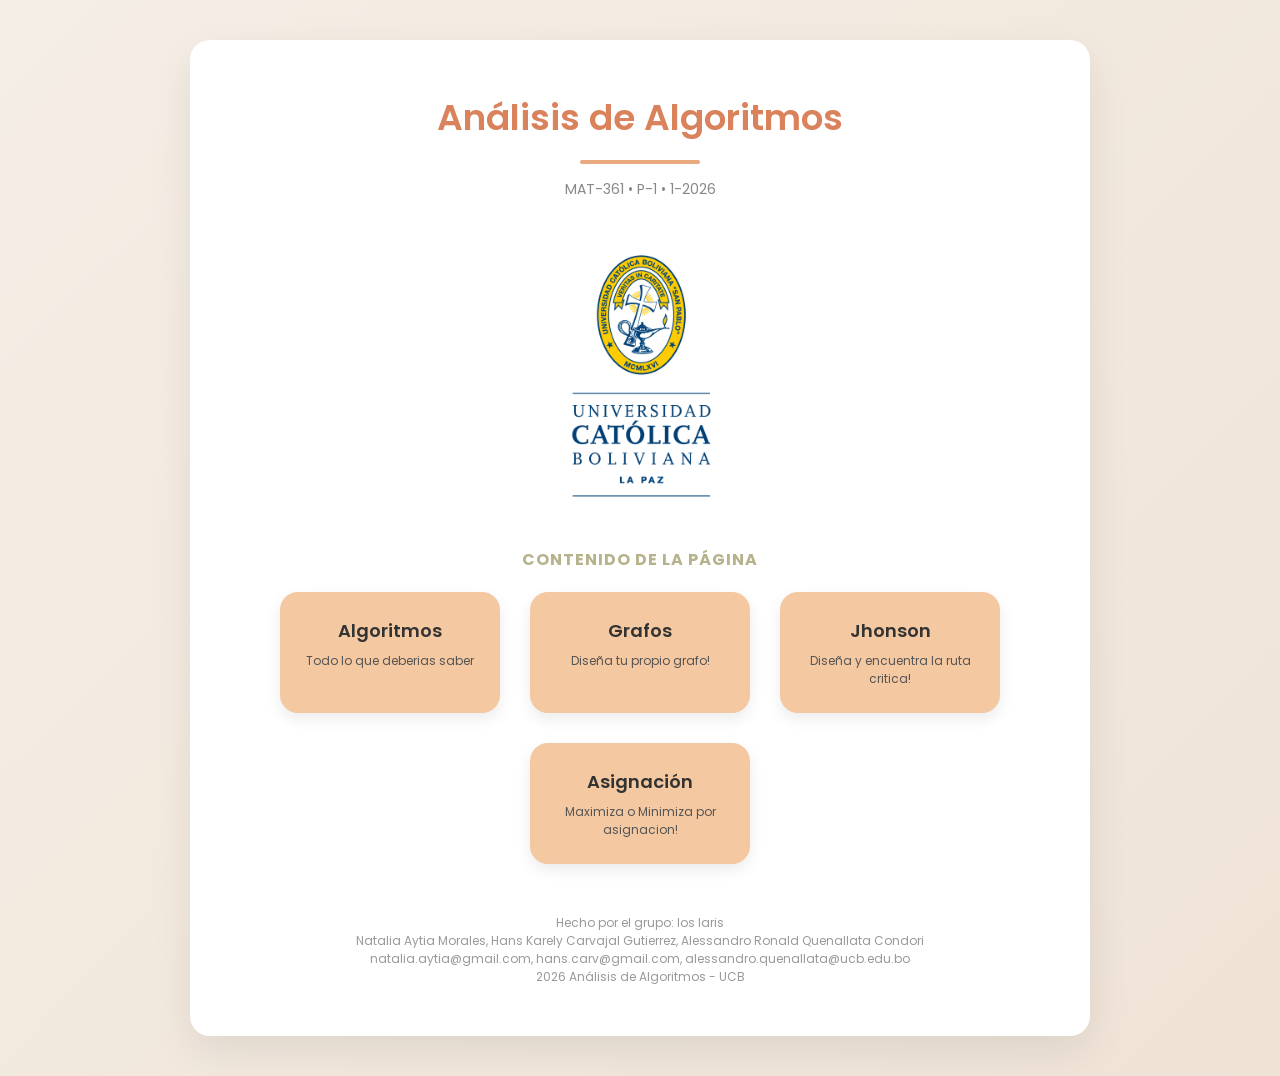
==== index.html @ 7afe33ff "aristas correcion" ====
<!DOCTYPE html>
<html lang="es">

<head>
    <meta charset="UTF-8">
    <meta name="viewport" content="width=device-width, initial-scale=1.0">
    <title>Análisis de Algoritmos</title>
    <link href="stylesmenu.css" rel="stylesheet">
    <!-- Fuente moderna -->
    <link href="https://fonts.googleapis.com/css2?family=Poppins:wght@300;400;600&display=swap" rel="stylesheet">

    <meta name="description"
        content="Proyecto de la materia de Analisis de Algoritmos, realizado por los estudiantes Natalia Aytia Morales, Hans Carvajal y Alessandro Quenallata">
    <meta name="keywords"
        content="Analisis de algoritmos, Algortimos, grafos, algoritmo de Jhonson, Ingeniería en Sistemas, UCB, proyecto">
    <meta name="author" content="Natalia Aytia, Hans Carvajal y Alessandro Quenallata">
    <link rel="icon" type="image/png" href="fotos/logo-ucb-cuadrado.png">

    <!-- Open graph meta tags -->
    <meta property="og:title" content="Proyecto de Natalia">
    <meta property="og:image" content="fotos/logo-ucb-cuadrado.png">
    <meta property="og:type" content="website">
    <meta property="og:image" content="fotos/logo-ucb-cuadrado.png">
    <meta property="og:image:alt" content="foto ucb">
</head>

<body>

    <section id="intro">

        <div class="titulo">
            <h2>Análisis de Algoritmos</h2>
            <div class="linea"></div>
            <p class="materia">MAT-361 • P-1 • 1-2026</p>
        </div>

        <img src="fotos/logo-ucb-cuadrado.png" alt="logo UCB" class="logo">


        <div class="contenido">
            <h6>Contenido de la página</h6>

            <nav class="menu">

                <a href="algoritmos.html">
                    <span>Algoritmos</span>
                    <small>Todo lo que deberias saber</small>
                </a>

                <a href="grafo.html">
                    <span>Grafos</span>
                    <small>Diseña tu propio grafo!</small>
                </a>

                <a href="johnson.html">
                    <span> Jhonson </span>
                    <small>Diseña y encuentra la ruta critica!</small>
                </a>
                <a href="asignacion.html">
                    <span>Asignación</span>
                    <small>Maximiza o Minimiza por asignacion!</small>
                </a>
            </nav>
        </div>

        <footer>
            <p>Hecho por el grupo: los laris</p>
            <p>Natalia Aytia Morales, Hans Karely Carvajal Gutierrez, Alessandro Ronald Quenallata Condori</p>
            <p>natalia.aytia@gmail.com, hans.carv@gmail.com, alessandro.quenallata@ucb.edu.bo</p>
            <p>2026 Análisis de Algoritmos - UCB</p>
        </footer>

    </section>

</body>

</html>
---- stylesmenu.css ----
html {
    scroll-behavior: smooth;
}

* {
    margin: 0;
    padding: 0;
    box-sizing: border-box;
}

body {
    background: linear-gradient(135deg, #f5eee6, #efe3d6);
    font-family: 'Poppins', sans-serif;
    display: flex;
    justify-content: center;
}

#intro {
    max-width: 900px;
    width: 100%;
    margin: 40px 20px;
    padding: 50px;
    background-color: white;
    border-radius: 20px;
    box-shadow: 0 15px 40px rgba(0, 0, 0, 0.08);
    text-align: center;
    animation: aparecer 0.8s ease-in-out;
}

@keyframes aparecer {
    from {
        opacity: 0;
        transform: translateY(20px);
    }

    to {
        opacity: 1;
        transform: translateY(0);
    }
}

.titulo h2 {
    font-size: 36px;
    color: #d9825b;
    font-weight: 600;
}

.linea {
    width: 120px;
    height: 4px;
    background: #e9a97f;
    margin: 15px auto;
    border-radius: 5px;
}

.materia {
    color: #888;
    font-size: 14px;
    margin-bottom: 30px;
}

.logo {
    width: 250px;
    margin: 20px 0;
}

.contenido h6 {
    font-size: 16px;
    margin-bottom: 20px;
    margin-top: 20px;
    color: #b6b28c;
    text-transform: uppercase;
    letter-spacing: 1px;
}

.menu {
    display: flex;
    justify-content: center;
    gap: 30px;
    flex-wrap: wrap;
}

.menu a {
    width: 220px;
    text-decoration: none;
    background-color: #f4c8a1;
    padding: 25px;
    border-radius: 18px;
    font-weight: 600;
    color: #333;
    transition: 0.3s ease;
    box-shadow: 0 6px 15px rgba(0, 0, 0, 0.08);
}

.menu a span {
    display: block;
    font-size: 18px;
}

.menu a small {
    display: block;
    font-weight: 400;
    font-size: 12px;
    margin-top: 8px;
    color: #555;
}

.menu a:hover {
    background-color: #f0a86b;
    transform: translateY(-6px);
}

footer {
    margin-top: 50px;
    font-size: 12px;
    color: #999;
}

@media (max-width: 768px) {

    #intro {
        padding: 25px;
        margin: 20px 15px;
    }

    .titulo h2 {
        font-size: 26px;
    }

    .logo {
        width: 180px;
    }

    .menu {
        gap: 15px;
    }

    .menu a {
        width: 100%;
        padding: 18px;
    }

    footer {
        margin-top: 30px;
    }
}
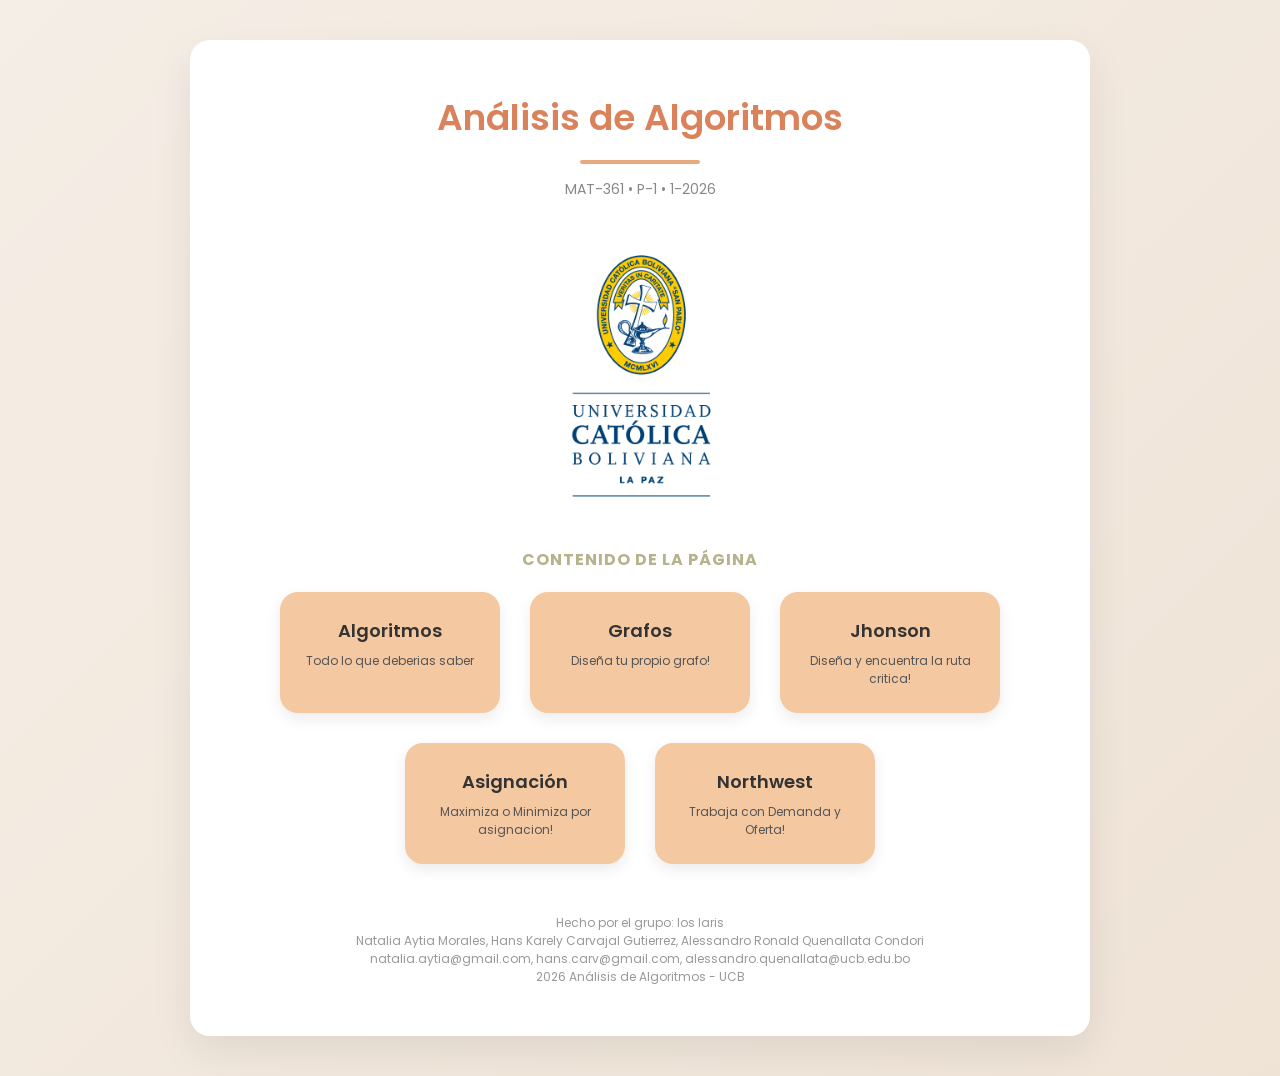
==== commit 34eccd8d: "northwest" ====
--- a/index.html
+++ b/index.html
@@ -60,6 +60,10 @@
                     <span>Asignación</span>
                     <small>Maximiza o Minimiza por asignacion!</small>
                 </a>
+                <a href="northwest.html">
+                    <span>Northwest</span>
+                    <small>Trabaja con Demanda y Oferta!</small>
+                </a>
             </nav>
         </div>
 
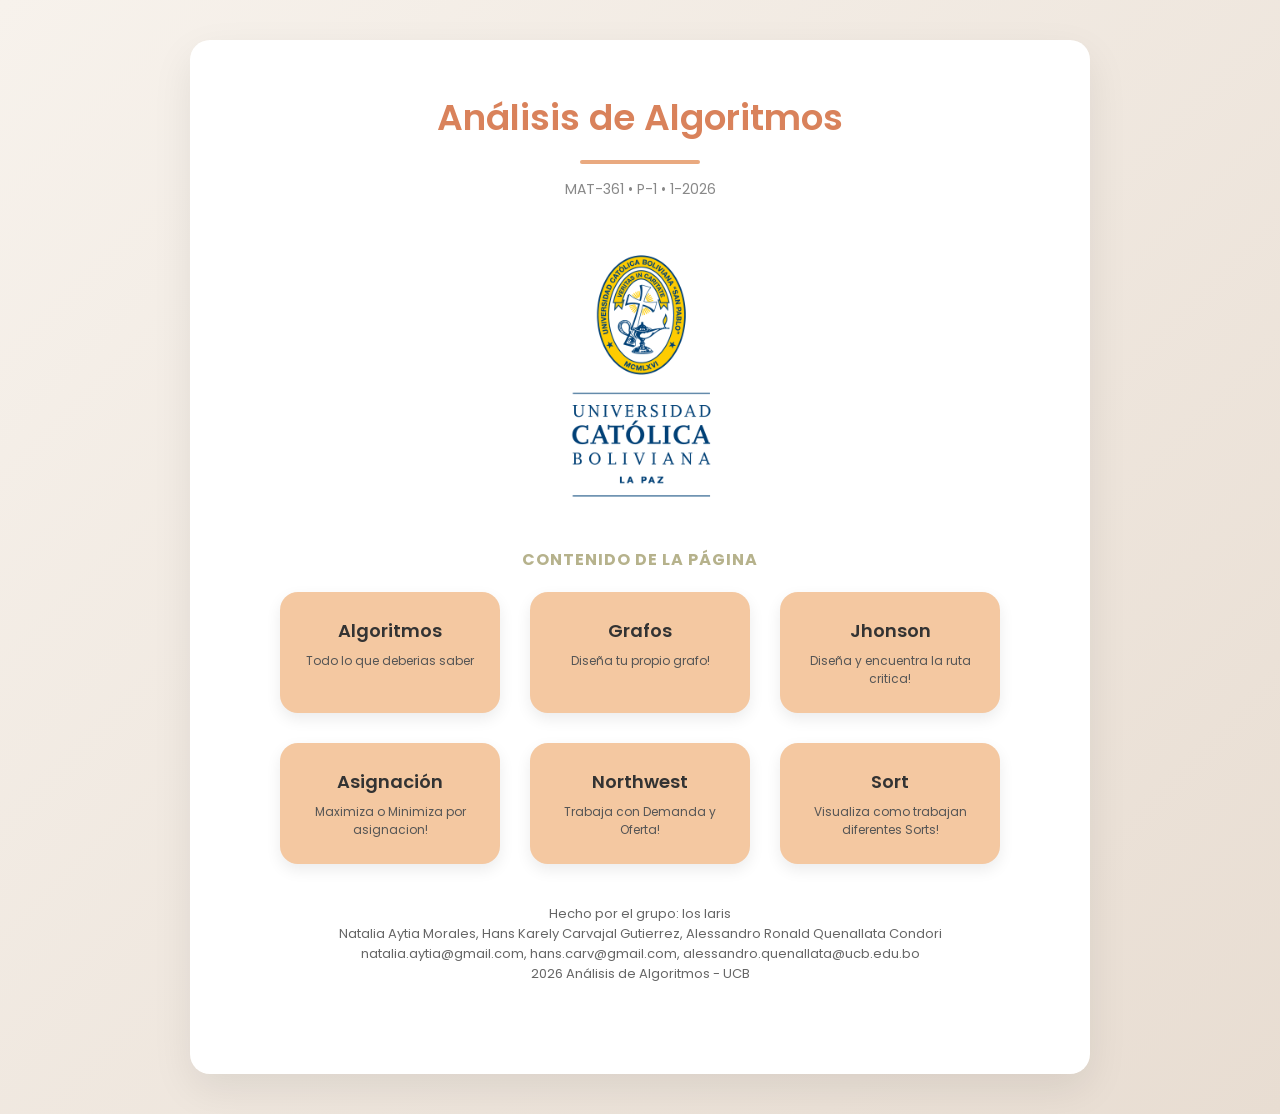
==== commit 155c06f3: "Arreglo Desbalanceo y Sort" ====
--- a/index.html
+++ b/index.html
@@ -1,81 +1,85 @@
-<!DOCTYPE html>
-<html lang="es">
-
-<head>
-    <meta charset="UTF-8">
-    <meta name="viewport" content="width=device-width, initial-scale=1.0">
-    <title>Análisis de Algoritmos</title>
-    <link href="stylesmenu.css" rel="stylesheet">
-    <!-- Fuente moderna -->
-    <link href="https://fonts.googleapis.com/css2?family=Poppins:wght@300;400;600&display=swap" rel="stylesheet">
-
-    <meta name="description"
-        content="Proyecto de la materia de Analisis de Algoritmos, realizado por los estudiantes Natalia Aytia Morales, Hans Carvajal y Alessandro Quenallata">
-    <meta name="keywords"
-        content="Analisis de algoritmos, Algortimos, grafos, algoritmo de Jhonson, Ingeniería en Sistemas, UCB, proyecto">
-    <meta name="author" content="Natalia Aytia, Hans Carvajal y Alessandro Quenallata">
-    <link rel="icon" type="image/png" href="fotos/logo-ucb-cuadrado.png">
-
-    <!-- Open graph meta tags -->
-    <meta property="og:title" content="Proyecto de Natalia">
-    <meta property="og:image" content="fotos/logo-ucb-cuadrado.png">
-    <meta property="og:type" content="website">
-    <meta property="og:image" content="fotos/logo-ucb-cuadrado.png">
-    <meta property="og:image:alt" content="foto ucb">
-</head>
-
-<body>
-
-    <section id="intro">
-
-        <div class="titulo">
-            <h2>Análisis de Algoritmos</h2>
-            <div class="linea"></div>
-            <p class="materia">MAT-361 • P-1 • 1-2026</p>
-        </div>
-
-        <img src="fotos/logo-ucb-cuadrado.png" alt="logo UCB" class="logo">
-
-
-        <div class="contenido">
-            <h6>Contenido de la página</h6>
-
-            <nav class="menu">
-
-                <a href="algoritmos.html">
-                    <span>Algoritmos</span>
-                    <small>Todo lo que deberias saber</small>
-                </a>
-
-                <a href="grafo.html">
-                    <span>Grafos</span>
-                    <small>Diseña tu propio grafo!</small>
-                </a>
-
-                <a href="johnson.html">
-                    <span> Jhonson </span>
-                    <small>Diseña y encuentra la ruta critica!</small>
-                </a>
-                <a href="asignacion.html">
-                    <span>Asignación</span>
-                    <small>Maximiza o Minimiza por asignacion!</small>
-                </a>
-                <a href="northwest.html">
-                    <span>Northwest</span>
-                    <small>Trabaja con Demanda y Oferta!</small>
-                </a>
-            </nav>
-        </div>
-
-        <footer>
-            <p>Hecho por el grupo: los laris</p>
-            <p>Natalia Aytia Morales, Hans Karely Carvajal Gutierrez, Alessandro Ronald Quenallata Condori</p>
-            <p>natalia.aytia@gmail.com, hans.carv@gmail.com, alessandro.quenallata@ucb.edu.bo</p>
-            <p>2026 Análisis de Algoritmos - UCB</p>
-        </footer>
-
-    </section>
-
-</body>
-
+<!DOCTYPE html>
+<html lang="es">
+
+<head>
+    <meta charset="UTF-8">
+    <meta name="viewport" content="width=device-width, initial-scale=1.0">
+    <title>Análisis de Algoritmos</title>
+    <link href="styleg.css" rel="stylesheet">
+    <!-- Fuente moderna -->
+    <link href="https://fonts.googleapis.com/css2?family=Poppins:wght@300;400;600&display=swap" rel="stylesheet">
+
+    <meta name="description"
+        content="Proyecto de la materia de Analisis de Algoritmos, realizado por los estudiantes Natalia Aytia Morales, Hans Carvajal y Alessandro Quenallata">
+    <meta name="keywords"
+        content="Analisis de algoritmos, Algortimos, grafos, algoritmo de Jhonson, Ingeniería en Sistemas, UCB, proyecto">
+    <meta name="author" content="Natalia Aytia, Hans Carvajal y Alessandro Quenallata">
+    <link rel="icon" type="image/png" href="fotos/logo-ucb-cuadrado.png">
+
+    <!-- Open graph meta tags -->
+    <meta property="og:title" content="Proyecto de Natalia">
+    <meta property="og:image" content="fotos/logo-ucb-cuadrado.png">
+    <meta property="og:type" content="website">
+    <meta property="og:image" content="fotos/logo-ucb-cuadrado.png">
+    <meta property="og:image:alt" content="foto ucb">
+</head>
+
+<body>
+
+    <section id="intro">
+
+        <div class="titulo">
+            <h2>Análisis de Algoritmos</h2>
+            <div class="linea"></div>
+            <p class="materia">MAT-361 • P-1 • 1-2026</p>
+        </div>
+
+        <img src="fotos/logo-ucb-cuadrado.png" alt="logo UCB" class="logo">
+
+
+        <div class="contenido">
+            <h6>Contenido de la página</h6>
+
+            <nav class="menu">
+
+                <a href="algoritmos.html">
+                    <span>Algoritmos</span>
+                    <small>Todo lo que deberias saber</small>
+                </a>
+
+                <a href="grafo.html">
+                    <span>Grafos</span>
+                    <small>Diseña tu propio grafo!</small>
+                </a>
+
+                <a href="johnson.html">
+                    <span> Jhonson </span>
+                    <small>Diseña y encuentra la ruta critica!</small>
+                </a>
+                <a href="asignacion.html">
+                    <span>Asignación</span>
+                    <small>Maximiza o Minimiza por asignacion!</small>
+                </a>
+                <a href="northwest.html">
+                    <span>Northwest</span>
+                    <small>Trabaja con Demanda y Oferta!</small>
+                </a>
+                <a href="sort.html">
+                    <span>Sort</span>
+                    <small>Visualiza como trabajan diferentes Sorts! </small>
+                </a>
+            </nav>
+        </div>
+
+        <footer>
+            <p>Hecho por el grupo: los laris</p>
+            <p>Natalia Aytia Morales, Hans Karely Carvajal Gutierrez, Alessandro Ronald Quenallata Condori</p>
+            <p>natalia.aytia@gmail.com, hans.carv@gmail.com, alessandro.quenallata@ucb.edu.bo</p>
+            <p>2026 Análisis de Algoritmos - UCB</p>
+        </footer>
+
+    </section>
+
+</body>
+
 </html>
--- a/styleg.css
+++ b/styleg.css
@@ -0,0 +1,731 @@
+/* ==========================================================================
+   1. ESTILOS GLOBALES Y RESET
+   ========================================================================== */
+html {
+    scroll-behavior: smooth;
+}
+
+* {
+    margin: 0;
+    padding: 0;
+    box-sizing: border-box;
+}
+
+body {
+    font-family: 'Segoe UI', 'Poppins', sans-serif;
+    background: linear-gradient(135deg, #f7f2ec, #e8ddd2);
+    color: #333;
+    min-height: 100vh;
+    display: flex;
+    flex-direction: column;
+    align-items: center;
+}
+
+body>label,
+body>br {
+    display: none;
+}
+
+/* ==========================================================================
+   2. ANIMACIÓN UNIFICADA GLOBAL
+   ========================================================================== */
+@keyframes aparecer {
+    from {
+        opacity: 0;
+        transform: translateY(40px);
+    }
+
+    to {
+        opacity: 1;
+        transform: translateY(0);
+        filter: blur(0);
+    }
+}
+
+/* ==========================================================================
+   3. CABECERA (NAVBAR) UNIFICADA
+   ========================================================================== */
+.navbar {
+    display: flex;
+    width: 100%;
+    justify-content: space-between;
+    align-items: center;
+    padding: 25px 60px;
+    background: linear-gradient(90deg, #d9825b, #e8a16c);
+    color: white;
+}
+
+.cabecera-nombre {
+    font-size: 26px;
+    font-weight: 600;
+}
+
+.nav-links {
+    display: flex;
+    list-style: none;
+    gap: 30px;
+}
+
+.nav-links a {
+    text-decoration: none;
+    color: white;
+    font-weight: 500;
+    padding: 8px 18px;
+    border-radius: 20px;
+    transition: 0.3s;
+}
+
+.nav-links a:hover,
+.nav-links .activo {
+    background-color: rgba(255, 255, 255, 0.25);
+}
+
+/* ==========================================================================
+   4. SECCIÓN CARÁTULA E INTRO (INTOCABLE)
+   ========================================================================== */
+#intro {
+    max-width: 900px;
+    width: 100%;
+    margin: 40px 20px;
+    padding: 50px;
+    background-color: white;
+    border-radius: 20px;
+    box-shadow: 0 15px 40px rgba(0, 0, 0, 0.08);
+    text-align: center;
+    animation: aparecer 0.8s ease-in-out forwards;
+}
+
+.titulo h2 {
+    font-size: 36px;
+    color: #d9825b;
+    font-weight: 600;
+    margin-top: 0;
+    animation: none;
+    /* Evitar doble animación con el h2 global */
+}
+
+.linea {
+    width: 120px;
+    height: 4px;
+    background: #e9a97f;
+    margin: 15px auto;
+    border-radius: 5px;
+}
+
+.materia {
+    color: #888;
+    font-size: 14px;
+    margin-bottom: 30px;
+}
+
+.logo {
+    width: 250px;
+    margin: 20px 0;
+}
+
+.contenido h6 {
+    font-size: 16px;
+    margin-bottom: 20px;
+    margin-top: 20px;
+    color: #b6b28c;
+    text-transform: uppercase;
+    letter-spacing: 1px;
+}
+
+.menu {
+    display: flex;
+    justify-content: center;
+    gap: 30px;
+    flex-wrap: wrap;
+}
+
+.menu a {
+    width: 220px;
+    text-decoration: none;
+    background-color: #f4c8a1;
+    padding: 25px;
+    border-radius: 18px;
+    font-weight: 600;
+    color: #333;
+    transition: 0.3s ease;
+    box-shadow: 0 6px 15px rgba(0, 0, 0, 0.08);
+}
+
+.menu a span {
+    display: block;
+    font-size: 18px;
+}
+
+.menu a small {
+    display: block;
+    font-weight: 400;
+    font-size: 12px;
+    margin-top: 8px;
+    color: #555;
+}
+
+.menu a:hover {
+    background-color: #f0a86b;
+    transform: translateY(-6px);
+}
+
+/* ==========================================================================
+   5. COMPONENTES: CANVAS, CONTROLES, BOTONES Y MODALES (style.css)
+   ========================================================================== */
+h2 {
+    text-align: center;
+    margin-top: 50px;
+    font-size: 32px;
+    color: #d9825b;
+    animation: aparecer 0.6s ease-out forwards;
+}
+
+#canvas {
+    display: block;
+    margin: 20px auto;
+    border-radius: 25px;
+    background: white;
+    box-shadow: 0 20px 50px rgba(0, 0, 0, 0.08);
+    border: none;
+    animation: aparecer 0.6s ease-out forwards;
+}
+
+.controls {
+    display: flex;
+    justify-content: center;
+    align-items: center;
+    gap: 30px;
+    margin: 15px 0;
+    font-weight: 500;
+    animation: aparecer 0.6s ease-out forwards;
+}
+
+.controls label,
+.controls2 label {
+    animation: aparecer 0.6s ease-out forwards;
+}
+
+.controls2 {
+    display: flex;
+    justify-content: center;
+    align-items: center;
+    gap: 10px;
+    margin: 5px 0;
+    font-weight: 500;
+    animation: aparecer 0.6s ease-out forwards;
+}
+
+.controls2 label {
+    font-size: 8px;
+}
+
+.modo-btn {
+    padding: 10px 22px;
+    font-size: 15px;
+    border-radius: 25px;
+    border: none;
+    cursor: pointer;
+    background: #e0e0e0;
+    color: #555;
+    font-weight: 500;
+    transition: 0.3s ease;
+}
+
+.modo-btn.activo {
+    background: linear-gradient(135deg, #d9825b, #e8a16c);
+    color: white;
+    box-shadow: 0 8px 20px rgba(217, 130, 91, 0.4);
+}
+
+.modo-btn:hover {
+    transform: translateY(-2px);
+}
+
+button {
+    display: block;
+    margin: 25px auto;
+    padding: 18px 45px;
+    font-size: 16px;
+    border: none;
+    border-radius: 35px;
+    background: linear-gradient(135deg, #d9825b, #e8a16c);
+    color: white;
+    font-weight: 600;
+    cursor: pointer;
+    transition: 0.3s ease;
+    box-shadow: 0 15px 35px rgba(0, 0, 0, 0.12);
+    animation: aparecer 0.6s ease-out forwards;
+}
+
+button:hover {
+    transform: translateY(-3px);
+    box-shadow: 0 15px 35px rgba(0, 0, 0, 0.15);
+}
+
+.botonesuwu {
+    display: flex;
+    justify-content: center;
+    gap: 25px;
+    margin-top: 5px;
+    animation: aparecer 0.6s ease-out forwards;
+}
+
+/* MODALES */
+.modal {
+    position: fixed;
+    inset: 0;
+    background: rgba(0, 0, 0, 0.45);
+    backdrop-filter: blur(5px);
+    display: flex;
+    justify-content: center;
+    align-items: center;
+    opacity: 0;
+    pointer-events: none;
+    transition: opacity 0.3s ease;
+    z-index: 1000;
+}
+
+.modal.active {
+    opacity: 1;
+    pointer-events: auto;
+}
+
+.modal-content {
+    background: #ffffff;
+    width: 360px;
+    max-height: 80vh;
+    overflow-y: auto;
+    padding: 45px;
+    border-radius: 25px;
+    text-align: center;
+    box-shadow: 0 25px 60px rgba(0, 0, 0, 0.25);
+    animation: aparecer 0.4s ease forwards;
+}
+
+.modal-content h3 {
+    margin-bottom: 20px;
+    color: #d9825b;
+    font-size: 22px;
+}
+
+.modal-content input {
+    width: 100%;
+    padding: 12px;
+    border-radius: 12px;
+    border: 1px solid #ddd;
+    margin-bottom: 10px;
+    outline: none;
+    font-size: 14px;
+}
+
+.modal-content input:focus {
+    border-color: #d9825b;
+}
+
+.modal-error {
+    color: #d9534f;
+    font-size: 13px;
+    min-height: 18px;
+    margin-bottom: 15px;
+}
+
+.modal-buttons {
+    display: flex;
+    justify-content: center;
+    gap: 20px;
+}
+
+.modal-btn {
+    all: unset;
+    padding: 12px 28px;
+    border-radius: 30px;
+    font-weight: 600;
+    cursor: pointer;
+    text-align: center;
+    min-width: 110px;
+    transition: 0.3s ease;
+}
+
+.modal-btn.aceptar {
+    background: linear-gradient(135deg, #d9825b, #e8a16c);
+    color: white;
+}
+
+.modal-btn.aceptar:hover {
+    transform: translateY(-2px);
+    box-shadow: 0 8px 20px rgba(0, 0, 0, 0.15);
+}
+
+.modal-btn.cancelar {
+    background: #e0e0e0;
+    color: #555;
+}
+
+.modal-btn.cancelar:hover {
+    background: #d5d5d5;
+}
+
+/* ==========================================================================
+   6. COMPONENTES DE TABLAS Y MATRICES
+   ========================================================================== */
+#matriz-container {
+    margin-top: 40px;
+    padding: 25px;
+    background: #f4f6fb;
+    border-radius: 15px;
+    box-shadow: 0 8px 20px rgba(0, 0, 0, 0.08);
+    animation: aparecer 0.6s ease-out forwards;
+}
+
+#matriz-container table {
+    width: 100%;
+    border-collapse: collapse;
+    font-family: 'Segoe UI', sans-serif;
+    background: white;
+    border-radius: 10px;
+    overflow: hidden;
+}
+
+#matriz-container th {
+    background: #f2bc9c;
+    color: white;
+    padding: 10px;
+}
+
+#matriz-container td {
+    padding: 8px;
+    text-align: center;
+    border: 1px solid #e3e6f0;
+}
+
+.matriz-cell {
+    background-color: #ffffff;
+}
+
+.suma-cell {
+    background-color: #e1e4a0;
+    font-weight: bold;
+}
+
+.count-cell {
+    background-color: #deecda;
+    font-weight: bold;
+}
+
+#importarJSON {
+    display: none;
+}
+
+.tabla-matriz {
+    border-collapse: collapse;
+    width: 80%;
+    margin: 0 auto;
+    font-family: sans-serif;
+    animation: aparecer 0.6s ease-out forwards;
+}
+
+.tabla-matriz th,
+.tabla-matriz td {
+    border: 1px solid #d9825b;
+    padding: 12px;
+    text-align: center;
+}
+
+.tabla-matriz th {
+    background-color: #f6b38a;
+    color: white;
+    font-weight: bold;
+}
+
+.tabla-matriz td {
+    background-color: #ffffff;
+    transition: background-color 0.3s;
+}
+
+.highlight-min {
+    background-color: #abcbd3 !important;
+    font-weight: bold;
+    color: #000;
+}
+
+.highlight-max {
+    background-color: #e99897 !important;
+    font-weight: bold;
+    color: #000;
+}
+
+/* ==========================================================================
+   7. COMPONENTES DE ALGORITMOS Y CARDS (stylealgoritmo.css)
+   ========================================================================== */
+.container {
+    max-width: 1200px;
+    width: 100%;
+    margin: 80px auto;
+    padding: 0 40px;
+    display: grid;
+    grid-template-columns: repeat(3, 1fr);
+    gap: 30px;
+}
+
+.card {
+    background: white;
+    padding: 35px;
+    border-radius: 25px;
+    box-shadow: 0 15px 35px rgba(0, 0, 0, 0.06);
+    transition: 0.4s ease;
+    opacity: 0;
+    filter: blur(8px);
+    animation: aparecer 0.8s ease forwards;
+}
+
+.card:hover {
+    transform: translateY(-8px);
+    box-shadow: 0 25px 60px rgba(0, 0, 0, 0.1);
+}
+
+.card summary {
+    list-style: none;
+    font-size: 20px;
+    font-weight: 600;
+    color: #d9825b;
+    margin-bottom: 15px;
+    cursor: default;
+}
+
+details summary::marker,
+summary::-webkit-details-marker {
+    display: none;
+}
+
+.contenido-card p {
+    margin-bottom: 15px;
+    line-height: 1.6;
+}
+
+.contenido-card ul {
+    padding-left: 18px;
+    margin-bottom: 15px;
+}
+
+.contenido-card li {
+    margin-bottom: 8px;
+}
+
+.contenido-card img {
+    width: 100%;
+    max-height: 220px;
+    object-fit: cover;
+    border-radius: 18px;
+    margin-top: 20px;
+    box-shadow: 0 10px 25px rgba(0, 0, 0, 0.08);
+}
+
+.video-grid {
+    display: grid;
+    grid-template-columns: 1fr 1fr;
+    gap: 15px;
+    margin-top: 20px;
+}
+
+.video-grid iframe {
+    width: 100%;
+    height: 180px;
+    border-radius: 15px;
+}
+
+/* Cascada de animación para las Cards */
+.card:nth-child(1) {
+    animation-delay: 0.1s;
+}
+
+.card:nth-child(2) {
+    animation-delay: 0.2s;
+}
+
+.card:nth-child(3) {
+    animation-delay: 0.3s;
+}
+
+.card:nth-child(4) {
+    animation-delay: 0.4s;
+}
+
+.card:nth-child(5) {
+    animation-delay: 0.5s;
+}
+
+.card:nth-child(6) {
+    animation-delay: 0.6s;
+}
+
+.card:nth-child(7) {
+    animation-delay: 0.7s;
+}
+
+.card:nth-child(8) {
+    animation-delay: 0.8s;
+}
+
+/* ==========================================================================
+   CARTAS 3D (CORREGIDO)
+   ========================================================================== */
+.wrapper {
+    perspective: 3000px;
+    display: flex;
+    justify-content: center;
+    align-items: center;
+    width: 100%;
+    min-height: 80vh;
+    transition: transform 0.8s ease-in-out;
+    /* Le damos la animación de aparecer al contenedor, no a la carta */
+    animation: aparecer 0.8s ease forwards;
+}
+
+.carta {
+    width: 360px;
+    height: 530px;
+    position: relative;
+    transform-style: preserve-3d;
+    /* Aquí dejamos EXCLUSIVAMENTE la transición para que gire libremente */
+    transition: transform 0.8s ease-in-out;
+    cursor: pointer;
+    border: 1px solid #ddd;
+    box-shadow: 5px 5px 10px rgba(0, 0, 0, 0.2), -5px -5px 10px rgba(0, 0, 0, 0.05);
+    border-radius: 20px;
+}
+
+.carta:hover {
+    transform: rotateY(180deg);
+}
+
+.carta-frente,
+.carta-atras {
+    position: absolute;
+    width: 100%;
+    height: 100%;
+    backface-visibility: hidden;
+    border-radius: 20px;
+}
+
+.carta-frente {
+    background-color: #fffbf9;
+    display: flex;
+    justify-content: center;
+    align-items: center;
+    text-align: center;
+}
+
+.carta-titulo {
+    font-size: 2rem;
+    font-weight: bold;
+    color: #d9825b;
+}
+
+.carta-atras {
+    background-color: #fffbf9;
+    color: rgb(88, 88, 88);
+    transform: rotateY(180deg);
+    display: flex;
+    justify-content: center;
+    align-items: center;
+    padding: 20px;
+}
+
+.carta-contenido {
+    text-align: center;
+    max-width: 300px;
+}
+
+.carta-contenido p {
+    font-size: 1rem;
+    color: #666;
+    margin-bottom: 15px;
+}
+
+/* ==========================================================================
+   8. FOOTER UNIFICADO
+   ========================================================================== */
+footer,
+.footer {
+    text-align: center;
+    margin: 40px 0;
+    color: #666;
+    font-size: 13px;
+    width: 100%;
+}
+
+/* ==========================================================================
+   9. MEDIA QUERIES GLOBALES (Responsive)
+   ========================================================================== */
+@media (max-width: 1000px) {
+    .container {
+        grid-template-columns: 1fr 1fr;
+    }
+}
+
+@media (max-width: 768px) {
+    .navbar {
+        flex-direction: column;
+        gap: 15px;
+        padding: 20px;
+        text-align: center;
+    }
+
+    .nav-links {
+        flex-direction: column;
+        gap: 15px;
+    }
+
+    .controls {
+        flex-direction: column;
+        gap: 15px;
+    }
+
+    button {
+        width: 90%;
+        padding: 15px;
+        font-size: 16px;
+    }
+
+    .modal-content {
+        width: 90%;
+        height: 90%;
+    }
+
+    #canvas {
+        width: 95%;
+    }
+
+    .container {
+        grid-template-columns: 1fr;
+    }
+
+    /* Exclusivo Intro */
+    #intro {
+        padding: 25px;
+        margin: 20px 15px;
+    }
+
+    .titulo h2 {
+        font-size: 26px;
+    }
+
+    .logo {
+        width: 180px;
+    }
+
+    .menu {
+        gap: 15px;
+    }
+
+    .menu a {
+        width: 100%;
+        padding: 18px;
+    }
+}
+
+@media (max-width: 600px) {
+    .modal {
+        width: 95%;
+    }
+}
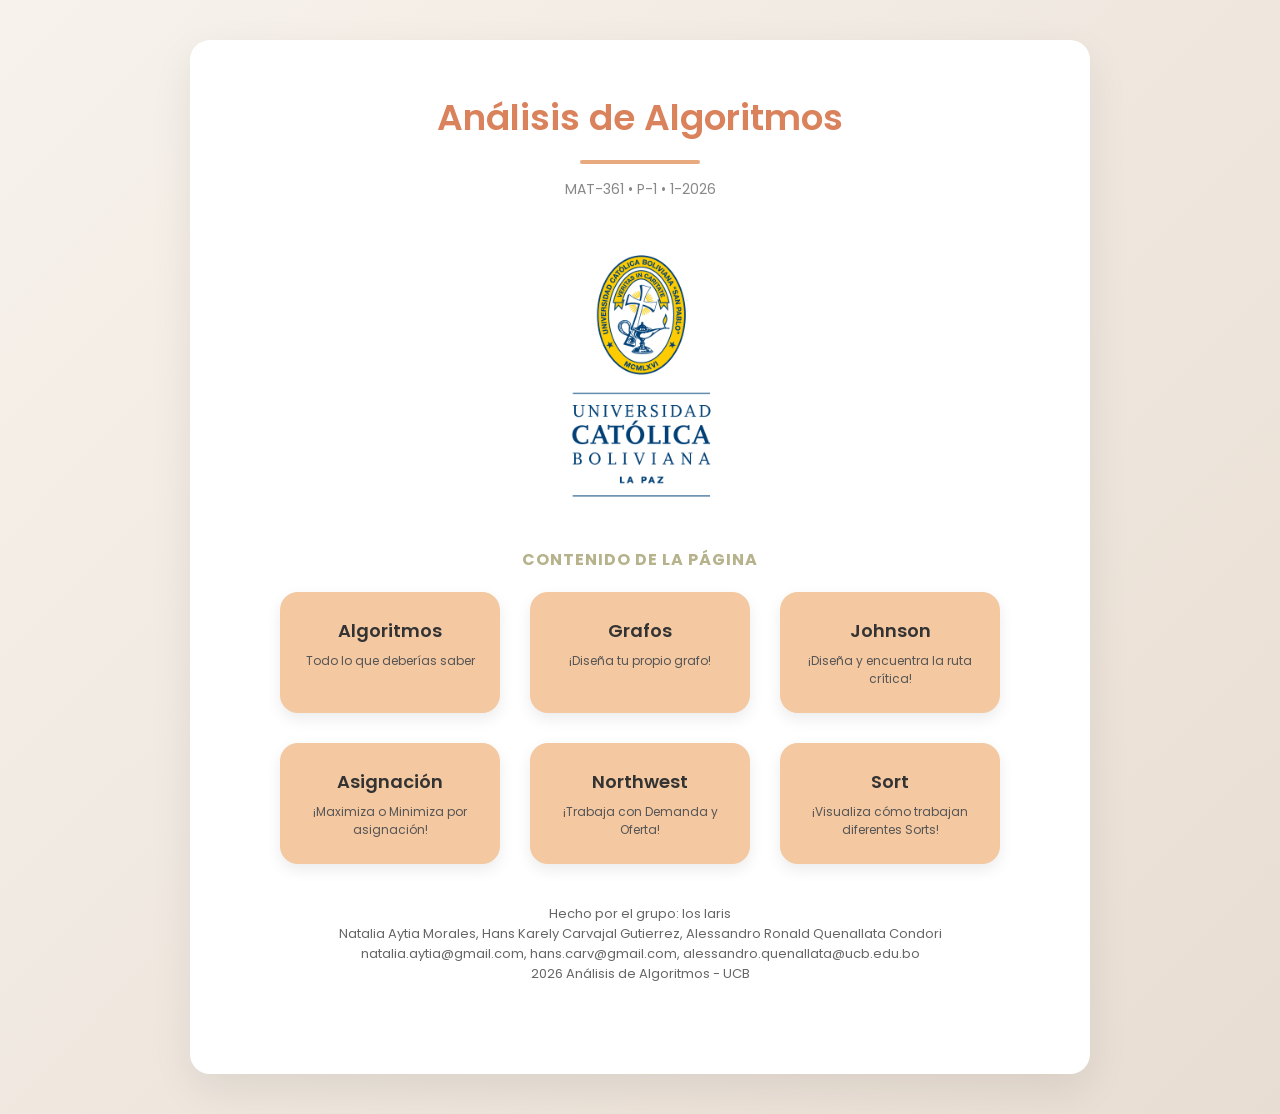
==== commit 2eda9f28: "optimizacion" ====
--- a/index.html
+++ b/index.html
@@ -5,23 +5,25 @@
     <meta charset="UTF-8">
     <meta name="viewport" content="width=device-width, initial-scale=1.0">
     <title>Análisis de Algoritmos</title>
-    <link href="styleg.css" rel="stylesheet">
-    <!-- Fuente moderna -->
-    <link href="https://fonts.googleapis.com/css2?family=Poppins:wght@300;400;600&display=swap" rel="stylesheet">
 
     <meta name="description"
         content="Proyecto de la materia de Analisis de Algoritmos, realizado por los estudiantes Natalia Aytia Morales, Hans Carvajal y Alessandro Quenallata">
     <meta name="keywords"
-        content="Analisis de algoritmos, Algortimos, grafos, algoritmo de Jhonson, Ingeniería en Sistemas, UCB, proyecto">
+        content="Analisis de algoritmos, Algoritmos, grafos, algoritmo de Johnson, Ingeniería en Sistemas, UCB, proyecto">
     <meta name="author" content="Natalia Aytia, Hans Carvajal y Alessandro Quenallata">
+
+    <meta property="og:title" content="Análisis de Algoritmos - Proyecto">
+    <meta property="og:type" content="website">
+    <meta property="og:image" content="fotos/logo-ucb-cuadrado.png">
+    <meta property="og:image:alt" content="Logo de la UCB">
+
     <link rel="icon" type="image/png" href="fotos/logo-ucb-cuadrado.png">
 
-    <!-- Open graph meta tags -->
-    <meta property="og:title" content="Proyecto de Natalia">
-    <meta property="og:image" content="fotos/logo-ucb-cuadrado.png">
-    <meta property="og:type" content="website">
-    <meta property="og:image" content="fotos/logo-ucb-cuadrado.png">
-    <meta property="og:image:alt" content="foto ucb">
+    <link rel="preconnect" href="https://fonts.googleapis.com">
+    <link rel="preconnect" href="https://fonts.gstatic.com" crossorigin>
+    <link href="https://fonts.googleapis.com/css2?family=Poppins:wght@300;400;500;600&display=swap" rel="stylesheet">
+
+    <link href="styleg.css" rel="stylesheet">
 </head>
 
 <body>
@@ -34,39 +36,36 @@
             <p class="materia">MAT-361 • P-1 • 1-2026</p>
         </div>
 
-        <img src="fotos/logo-ucb-cuadrado.png" alt="logo UCB" class="logo">
-
+        <img src="fotos/logo-ucb-cuadrado.png" alt="logo UCB" class="logo" width="250" height="250"
+            fetchpriority="high">
 
         <div class="contenido">
             <h6>Contenido de la página</h6>
 
             <nav class="menu">
-
                 <a href="algoritmos.html">
                     <span>Algoritmos</span>
-                    <small>Todo lo que deberias saber</small>
+                    <small>Todo lo que deberías saber</small>
                 </a>
-
                 <a href="grafo.html">
                     <span>Grafos</span>
-                    <small>Diseña tu propio grafo!</small>
+                    <small>¡Diseña tu propio grafo!</small>
                 </a>
-
                 <a href="johnson.html">
-                    <span> Jhonson </span>
-                    <small>Diseña y encuentra la ruta critica!</small>
+                    <span>Johnson</span>
+                    <small>¡Diseña y encuentra la ruta crítica!</small>
                 </a>
                 <a href="asignacion.html">
                     <span>Asignación</span>
-                    <small>Maximiza o Minimiza por asignacion!</small>
+                    <small>¡Maximiza o Minimiza por asignación!</small>
                 </a>
                 <a href="northwest.html">
                     <span>Northwest</span>
-                    <small>Trabaja con Demanda y Oferta!</small>
+                    <small>¡Trabaja con Demanda y Oferta!</small>
                 </a>
                 <a href="sort.html">
                     <span>Sort</span>
-                    <small>Visualiza como trabajan diferentes Sorts! </small>
+                    <small>¡Visualiza cómo trabajan diferentes Sorts!</small>
                 </a>
             </nav>
         </div>
--- a/styleg.css
+++ b/styleg.css
@@ -1,6 +1,3 @@
-/* ==========================================================================
-   1. ESTILOS GLOBALES Y RESET
-   ========================================================================== */
 html {
     scroll-behavior: smooth;
 }
@@ -26,9 +23,6 @@
     display: none;
 }
 
-/* ==========================================================================
-   2. ANIMACIÓN UNIFICADA GLOBAL
-   ========================================================================== */
 @keyframes aparecer {
     from {
         opacity: 0;
@@ -38,13 +32,9 @@
     to {
         opacity: 1;
         transform: translateY(0);
-        filter: blur(0);
-    }
-}
-
-/* ==========================================================================
-   3. CABECERA (NAVBAR) UNIFICADA
-   ========================================================================== */
+    }
+}
+
 .navbar {
     display: flex;
     width: 100%;
@@ -80,9 +70,6 @@
     background-color: rgba(255, 255, 255, 0.25);
 }
 
-/* ==========================================================================
-   4. SECCIÓN CARÁTULA E INTRO (INTOCABLE)
-   ========================================================================== */
 #intro {
     max-width: 900px;
     width: 100%;
@@ -101,7 +88,6 @@
     font-weight: 600;
     margin-top: 0;
     animation: none;
-    /* Evitar doble animación con el h2 global */
 }
 
 .linea {
@@ -169,9 +155,6 @@
     transform: translateY(-6px);
 }
 
-/* ==========================================================================
-   5. COMPONENTES: CANVAS, CONTROLES, BOTONES Y MODALES (style.css)
-   ========================================================================== */
 h2 {
     text-align: center;
     margin-top: 50px;
@@ -270,7 +253,6 @@
     animation: aparecer 0.6s ease-out forwards;
 }
 
-/* MODALES */
 .modal {
     position: fixed;
     inset: 0;
@@ -365,9 +347,6 @@
     background: #d5d5d5;
 }
 
-/* ==========================================================================
-   6. COMPONENTES DE TABLAS Y MATRICES
-   ========================================================================== */
 #matriz-container {
     margin-top: 40px;
     padding: 25px;
@@ -454,9 +433,6 @@
     color: #000;
 }
 
-/* ==========================================================================
-   7. COMPONENTES DE ALGORITMOS Y CARDS (stylealgoritmo.css)
-   ========================================================================== */
 .container {
     max-width: 1200px;
     width: 100%;
@@ -533,7 +509,6 @@
     border-radius: 15px;
 }
 
-/* Cascada de animación para las Cards */
 .card:nth-child(1) {
     animation-delay: 0.1s;
 }
@@ -566,9 +541,6 @@
     animation-delay: 0.8s;
 }
 
-/* ==========================================================================
-   CARTAS 3D (CORREGIDO)
-   ========================================================================== */
 .wrapper {
     perspective: 3000px;
     display: flex;
@@ -577,7 +549,6 @@
     width: 100%;
     min-height: 80vh;
     transition: transform 0.8s ease-in-out;
-    /* Le damos la animación de aparecer al contenedor, no a la carta */
     animation: aparecer 0.8s ease forwards;
 }
 
@@ -586,7 +557,6 @@
     height: 530px;
     position: relative;
     transform-style: preserve-3d;
-    /* Aquí dejamos EXCLUSIVAMENTE la transición para que gire libremente */
     transition: transform 0.8s ease-in-out;
     cursor: pointer;
     border: 1px solid #ddd;
@@ -642,9 +612,6 @@
     margin-bottom: 15px;
 }
 
-/* ==========================================================================
-   8. FOOTER UNIFICADO
-   ========================================================================== */
 footer,
 .footer {
     text-align: center;
@@ -654,9 +621,6 @@
     width: 100%;
 }
 
-/* ==========================================================================
-   9. MEDIA QUERIES GLOBALES (Responsive)
-   ========================================================================== */
 @media (max-width: 1000px) {
     .container {
         grid-template-columns: 1fr 1fr;
@@ -700,7 +664,6 @@
         grid-template-columns: 1fr;
     }
 
-    /* Exclusivo Intro */
     #intro {
         padding: 25px;
         margin: 20px 15px;
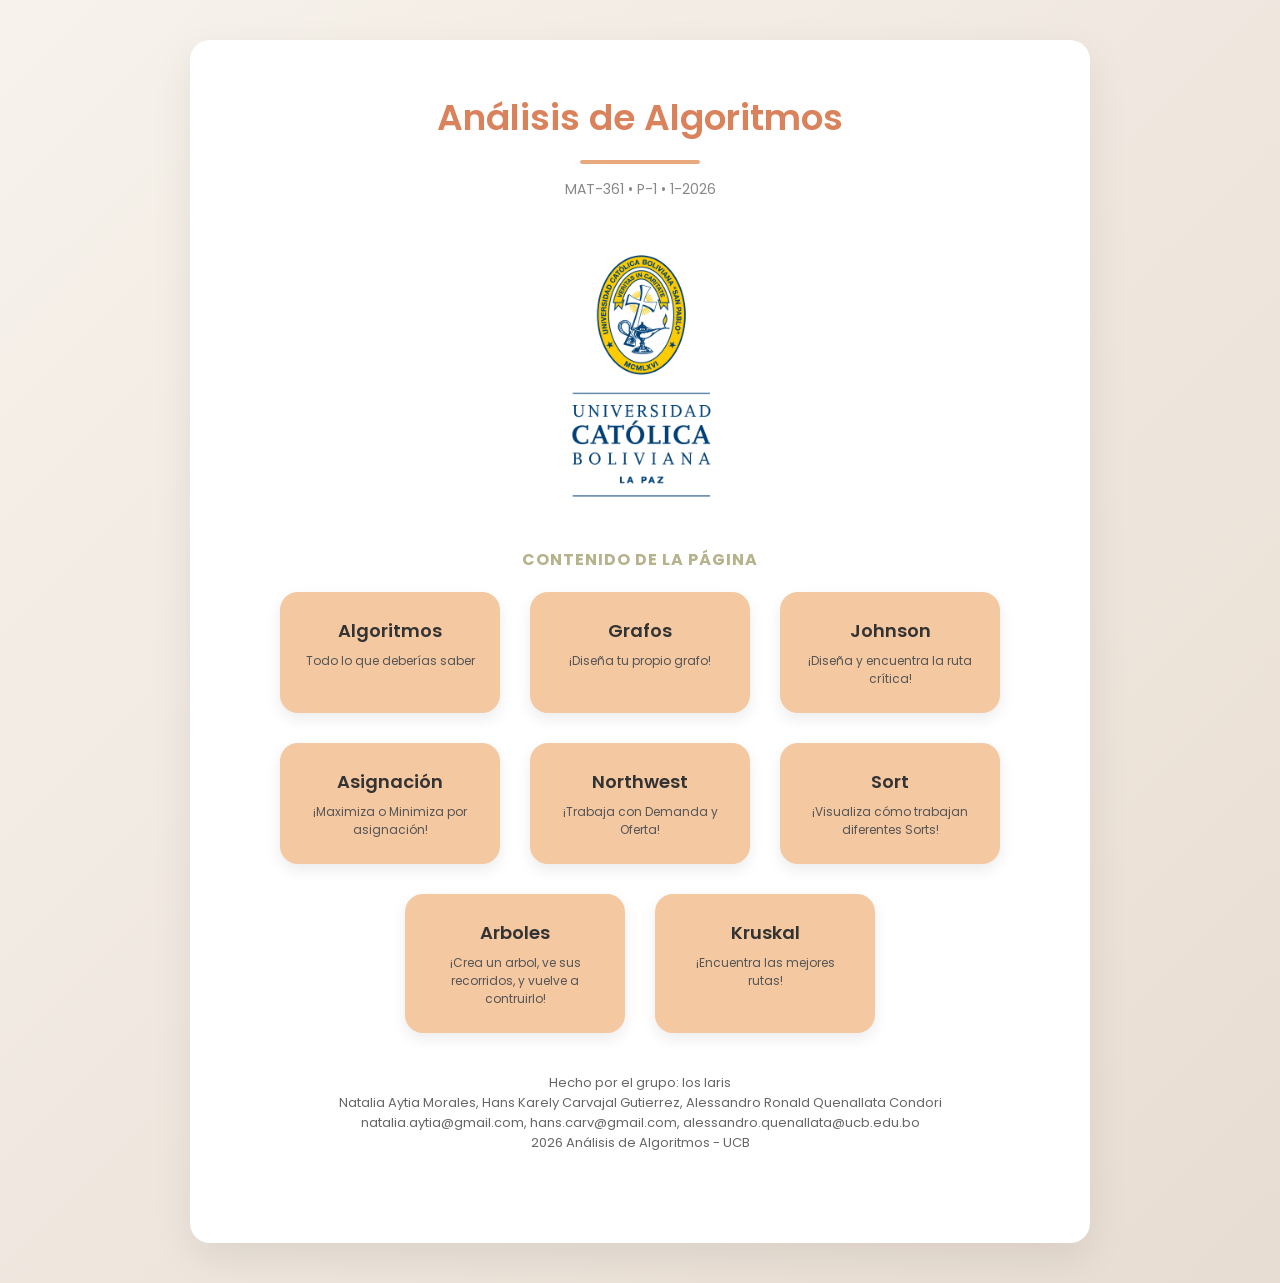
==== commit ea40f9f9: "Kruskal" ====
--- a/index.html
+++ b/index.html
@@ -67,6 +67,14 @@
                     <span>Sort</span>
                     <small>¡Visualiza cómo trabajan diferentes Sorts!</small>
                 </a>
+                <a href="arboles.html">
+                    <span>Arboles</span>
+                    <small>¡Crea un arbol, ve sus recorridos, y vuelve a contruirlo!</small>
+                </a>
+                <a href="kruskal.html">
+                    <span>Kruskal</span>
+                    <small>¡Encuentra las mejores rutas!</small>
+                </a>
             </nav>
         </div>
 
--- a/styleg.css
+++ b/styleg.css
@@ -1,694 +1,847 @@
-html {
-    scroll-behavior: smooth;
-}
-
-* {
-    margin: 0;
-    padding: 0;
-    box-sizing: border-box;
-}
-
-body {
-    font-family: 'Segoe UI', 'Poppins', sans-serif;
-    background: linear-gradient(135deg, #f7f2ec, #e8ddd2);
-    color: #333;
-    min-height: 100vh;
-    display: flex;
-    flex-direction: column;
-    align-items: center;
-}
-
-body>label,
-body>br {
-    display: none;
-}
-
-@keyframes aparecer {
-    from {
-        opacity: 0;
-        transform: translateY(40px);
-    }
-
-    to {
-        opacity: 1;
-        transform: translateY(0);
-    }
-}
-
-.navbar {
-    display: flex;
-    width: 100%;
-    justify-content: space-between;
-    align-items: center;
-    padding: 25px 60px;
-    background: linear-gradient(90deg, #d9825b, #e8a16c);
-    color: white;
-}
-
-.cabecera-nombre {
-    font-size: 26px;
-    font-weight: 600;
-}
-
-.nav-links {
-    display: flex;
-    list-style: none;
-    gap: 30px;
-}
-
-.nav-links a {
-    text-decoration: none;
-    color: white;
-    font-weight: 500;
-    padding: 8px 18px;
-    border-radius: 20px;
-    transition: 0.3s;
-}
-
-.nav-links a:hover,
-.nav-links .activo {
-    background-color: rgba(255, 255, 255, 0.25);
-}
-
-#intro {
-    max-width: 900px;
-    width: 100%;
-    margin: 40px 20px;
-    padding: 50px;
-    background-color: white;
-    border-radius: 20px;
-    box-shadow: 0 15px 40px rgba(0, 0, 0, 0.08);
-    text-align: center;
-    animation: aparecer 0.8s ease-in-out forwards;
-}
-
-.titulo h2 {
-    font-size: 36px;
-    color: #d9825b;
-    font-weight: 600;
-    margin-top: 0;
-    animation: none;
-}
-
-.linea {
-    width: 120px;
-    height: 4px;
-    background: #e9a97f;
-    margin: 15px auto;
-    border-radius: 5px;
-}
-
-.materia {
-    color: #888;
-    font-size: 14px;
-    margin-bottom: 30px;
-}
-
-.logo {
-    width: 250px;
-    margin: 20px 0;
-}
-
-.contenido h6 {
-    font-size: 16px;
-    margin-bottom: 20px;
-    margin-top: 20px;
-    color: #b6b28c;
-    text-transform: uppercase;
-    letter-spacing: 1px;
-}
-
-.menu {
-    display: flex;
-    justify-content: center;
-    gap: 30px;
-    flex-wrap: wrap;
-}
-
-.menu a {
-    width: 220px;
-    text-decoration: none;
-    background-color: #f4c8a1;
-    padding: 25px;
-    border-radius: 18px;
-    font-weight: 600;
-    color: #333;
-    transition: 0.3s ease;
-    box-shadow: 0 6px 15px rgba(0, 0, 0, 0.08);
-}
-
-.menu a span {
-    display: block;
-    font-size: 18px;
-}
-
-.menu a small {
-    display: block;
-    font-weight: 400;
-    font-size: 12px;
-    margin-top: 8px;
-    color: #555;
-}
-
-.menu a:hover {
-    background-color: #f0a86b;
-    transform: translateY(-6px);
-}
-
-h2 {
-    text-align: center;
-    margin-top: 50px;
-    font-size: 32px;
-    color: #d9825b;
-    animation: aparecer 0.6s ease-out forwards;
-}
-
-#canvas {
-    display: block;
-    margin: 20px auto;
-    border-radius: 25px;
-    background: white;
-    box-shadow: 0 20px 50px rgba(0, 0, 0, 0.08);
-    border: none;
-    animation: aparecer 0.6s ease-out forwards;
-}
-
-.controls {
-    display: flex;
-    justify-content: center;
-    align-items: center;
-    gap: 30px;
-    margin: 15px 0;
-    font-weight: 500;
-    animation: aparecer 0.6s ease-out forwards;
-}
-
-.controls label,
-.controls2 label {
-    animation: aparecer 0.6s ease-out forwards;
-}
-
-.controls2 {
-    display: flex;
-    justify-content: center;
-    align-items: center;
-    gap: 10px;
-    margin: 5px 0;
-    font-weight: 500;
-    animation: aparecer 0.6s ease-out forwards;
-}
-
-.controls2 label {
-    font-size: 8px;
-}
-
-.modo-btn {
-    padding: 10px 22px;
-    font-size: 15px;
-    border-radius: 25px;
-    border: none;
-    cursor: pointer;
-    background: #e0e0e0;
-    color: #555;
-    font-weight: 500;
-    transition: 0.3s ease;
-}
-
-.modo-btn.activo {
-    background: linear-gradient(135deg, #d9825b, #e8a16c);
-    color: white;
-    box-shadow: 0 8px 20px rgba(217, 130, 91, 0.4);
-}
-
-.modo-btn:hover {
-    transform: translateY(-2px);
-}
-
-button {
-    display: block;
-    margin: 25px auto;
-    padding: 18px 45px;
-    font-size: 16px;
-    border: none;
-    border-radius: 35px;
-    background: linear-gradient(135deg, #d9825b, #e8a16c);
-    color: white;
-    font-weight: 600;
-    cursor: pointer;
-    transition: 0.3s ease;
-    box-shadow: 0 15px 35px rgba(0, 0, 0, 0.12);
-    animation: aparecer 0.6s ease-out forwards;
-}
-
-button:hover {
-    transform: translateY(-3px);
-    box-shadow: 0 15px 35px rgba(0, 0, 0, 0.15);
-}
-
-.botonesuwu {
-    display: flex;
-    justify-content: center;
-    gap: 25px;
-    margin-top: 5px;
-    animation: aparecer 0.6s ease-out forwards;
-}
-
-.modal {
-    position: fixed;
-    inset: 0;
-    background: rgba(0, 0, 0, 0.45);
-    backdrop-filter: blur(5px);
-    display: flex;
-    justify-content: center;
-    align-items: center;
-    opacity: 0;
-    pointer-events: none;
-    transition: opacity 0.3s ease;
-    z-index: 1000;
-}
-
-.modal.active {
-    opacity: 1;
-    pointer-events: auto;
-}
-
-.modal-content {
-    background: #ffffff;
-    width: 360px;
-    max-height: 80vh;
-    overflow-y: auto;
-    padding: 45px;
-    border-radius: 25px;
-    text-align: center;
-    box-shadow: 0 25px 60px rgba(0, 0, 0, 0.25);
-    animation: aparecer 0.4s ease forwards;
-}
-
-.modal-content h3 {
-    margin-bottom: 20px;
-    color: #d9825b;
-    font-size: 22px;
-}
-
-.modal-content input {
-    width: 100%;
-    padding: 12px;
-    border-radius: 12px;
-    border: 1px solid #ddd;
-    margin-bottom: 10px;
-    outline: none;
-    font-size: 14px;
-}
-
-.modal-content input:focus {
-    border-color: #d9825b;
-}
-
-.modal-error {
-    color: #d9534f;
-    font-size: 13px;
-    min-height: 18px;
-    margin-bottom: 15px;
-}
-
-.modal-buttons {
-    display: flex;
-    justify-content: center;
-    gap: 20px;
-}
-
-.modal-btn {
-    all: unset;
-    padding: 12px 28px;
-    border-radius: 30px;
-    font-weight: 600;
-    cursor: pointer;
-    text-align: center;
-    min-width: 110px;
-    transition: 0.3s ease;
-}
-
-.modal-btn.aceptar {
-    background: linear-gradient(135deg, #d9825b, #e8a16c);
-    color: white;
-}
-
-.modal-btn.aceptar:hover {
-    transform: translateY(-2px);
-    box-shadow: 0 8px 20px rgba(0, 0, 0, 0.15);
-}
-
-.modal-btn.cancelar {
-    background: #e0e0e0;
-    color: #555;
-}
-
-.modal-btn.cancelar:hover {
-    background: #d5d5d5;
-}
-
-#matriz-container {
-    margin-top: 40px;
-    padding: 25px;
-    background: #f4f6fb;
-    border-radius: 15px;
-    box-shadow: 0 8px 20px rgba(0, 0, 0, 0.08);
-    animation: aparecer 0.6s ease-out forwards;
-}
-
-#matriz-container table {
-    width: 100%;
-    border-collapse: collapse;
-    font-family: 'Segoe UI', sans-serif;
-    background: white;
-    border-radius: 10px;
-    overflow: hidden;
-}
-
-#matriz-container th {
-    background: #f2bc9c;
-    color: white;
-    padding: 10px;
-}
-
-#matriz-container td {
-    padding: 8px;
-    text-align: center;
-    border: 1px solid #e3e6f0;
-}
-
-.matriz-cell {
-    background-color: #ffffff;
-}
-
-.suma-cell {
-    background-color: #e1e4a0;
-    font-weight: bold;
-}
-
-.count-cell {
-    background-color: #deecda;
-    font-weight: bold;
-}
-
-#importarJSON {
-    display: none;
-}
-
-.tabla-matriz {
-    border-collapse: collapse;
-    width: 80%;
-    margin: 0 auto;
-    font-family: sans-serif;
-    animation: aparecer 0.6s ease-out forwards;
-}
-
-.tabla-matriz th,
-.tabla-matriz td {
-    border: 1px solid #d9825b;
-    padding: 12px;
-    text-align: center;
-}
-
-.tabla-matriz th {
-    background-color: #f6b38a;
-    color: white;
-    font-weight: bold;
-}
-
-.tabla-matriz td {
-    background-color: #ffffff;
-    transition: background-color 0.3s;
-}
-
-.highlight-min {
-    background-color: #abcbd3 !important;
-    font-weight: bold;
-    color: #000;
-}
-
-.highlight-max {
-    background-color: #e99897 !important;
-    font-weight: bold;
-    color: #000;
-}
-
-.container {
-    max-width: 1200px;
-    width: 100%;
-    margin: 80px auto;
-    padding: 0 40px;
-    display: grid;
-    grid-template-columns: repeat(3, 1fr);
-    gap: 30px;
-}
-
-.card {
-    background: white;
-    padding: 35px;
-    border-radius: 25px;
-    box-shadow: 0 15px 35px rgba(0, 0, 0, 0.06);
-    transition: 0.4s ease;
-    opacity: 0;
-    filter: blur(8px);
-    animation: aparecer 0.8s ease forwards;
-}
-
-.card:hover {
-    transform: translateY(-8px);
-    box-shadow: 0 25px 60px rgba(0, 0, 0, 0.1);
-}
-
-.card summary {
-    list-style: none;
-    font-size: 20px;
-    font-weight: 600;
-    color: #d9825b;
-    margin-bottom: 15px;
-    cursor: default;
-}
-
-details summary::marker,
-summary::-webkit-details-marker {
-    display: none;
-}
-
-.contenido-card p {
-    margin-bottom: 15px;
-    line-height: 1.6;
-}
-
-.contenido-card ul {
-    padding-left: 18px;
-    margin-bottom: 15px;
-}
-
-.contenido-card li {
-    margin-bottom: 8px;
-}
-
-.contenido-card img {
-    width: 100%;
-    max-height: 220px;
-    object-fit: cover;
-    border-radius: 18px;
-    margin-top: 20px;
-    box-shadow: 0 10px 25px rgba(0, 0, 0, 0.08);
-}
-
-.video-grid {
-    display: grid;
-    grid-template-columns: 1fr 1fr;
-    gap: 15px;
-    margin-top: 20px;
-}
-
-.video-grid iframe {
-    width: 100%;
-    height: 180px;
-    border-radius: 15px;
-}
-
-.card:nth-child(1) {
-    animation-delay: 0.1s;
-}
-
-.card:nth-child(2) {
-    animation-delay: 0.2s;
-}
-
-.card:nth-child(3) {
-    animation-delay: 0.3s;
-}
-
-.card:nth-child(4) {
-    animation-delay: 0.4s;
-}
-
-.card:nth-child(5) {
-    animation-delay: 0.5s;
-}
-
-.card:nth-child(6) {
-    animation-delay: 0.6s;
-}
-
-.card:nth-child(7) {
-    animation-delay: 0.7s;
-}
-
-.card:nth-child(8) {
-    animation-delay: 0.8s;
-}
-
-.wrapper {
-    perspective: 3000px;
-    display: flex;
-    justify-content: center;
-    align-items: center;
-    width: 100%;
-    min-height: 80vh;
-    transition: transform 0.8s ease-in-out;
-    animation: aparecer 0.8s ease forwards;
-}
-
-.carta {
-    width: 360px;
-    height: 530px;
-    position: relative;
-    transform-style: preserve-3d;
-    transition: transform 0.8s ease-in-out;
-    cursor: pointer;
-    border: 1px solid #ddd;
-    box-shadow: 5px 5px 10px rgba(0, 0, 0, 0.2), -5px -5px 10px rgba(0, 0, 0, 0.05);
-    border-radius: 20px;
-}
-
-.carta:hover {
-    transform: rotateY(180deg);
-}
-
-.carta-frente,
-.carta-atras {
-    position: absolute;
-    width: 100%;
-    height: 100%;
-    backface-visibility: hidden;
-    border-radius: 20px;
-}
-
-.carta-frente {
-    background-color: #fffbf9;
-    display: flex;
-    justify-content: center;
-    align-items: center;
-    text-align: center;
-}
-
-.carta-titulo {
-    font-size: 2rem;
-    font-weight: bold;
-    color: #d9825b;
-}
-
-.carta-atras {
-    background-color: #fffbf9;
-    color: rgb(88, 88, 88);
-    transform: rotateY(180deg);
-    display: flex;
-    justify-content: center;
-    align-items: center;
-    padding: 20px;
-}
-
-.carta-contenido {
-    text-align: center;
-    max-width: 300px;
-}
-
-.carta-contenido p {
-    font-size: 1rem;
-    color: #666;
-    margin-bottom: 15px;
-}
-
-footer,
-.footer {
-    text-align: center;
-    margin: 40px 0;
-    color: #666;
-    font-size: 13px;
-    width: 100%;
-}
-
-@media (max-width: 1000px) {
-    .container {
-        grid-template-columns: 1fr 1fr;
-    }
-}
-
-@media (max-width: 768px) {
-    .navbar {
-        flex-direction: column;
-        gap: 15px;
-        padding: 20px;
-        text-align: center;
-    }
-
-    .nav-links {
-        flex-direction: column;
-        gap: 15px;
-    }
-
-    .controls {
-        flex-direction: column;
-        gap: 15px;
-    }
-
-    button {
-        width: 90%;
-        padding: 15px;
-        font-size: 16px;
-    }
-
-    .modal-content {
-        width: 90%;
-        height: 90%;
-    }
-
-    #canvas {
-        width: 95%;
-    }
-
-    .container {
-        grid-template-columns: 1fr;
-    }
-
-    #intro {
-        padding: 25px;
-        margin: 20px 15px;
-    }
-
-    .titulo h2 {
-        font-size: 26px;
-    }
-
-    .logo {
-        width: 180px;
-    }
-
-    .menu {
-        gap: 15px;
-    }
-
-    .menu a {
-        width: 100%;
-        padding: 18px;
-    }
-}
-
-@media (max-width: 600px) {
-    .modal {
-        width: 95%;
-    }
+html {
+    scroll-behavior: smooth;
+}
+
+* {
+    margin: 0;
+    padding: 0;
+    box-sizing: border-box;
+}
+
+body {
+    font-family: 'Segoe UI', 'Poppins', sans-serif;
+    background: linear-gradient(135deg, #f7f2ec, #e8ddd2);
+    color: #333;
+    min-height: 100vh;
+    display: flex;
+    flex-direction: column;
+    align-items: center;
+}
+
+body>label,
+body>br {
+    display: none;
+}
+
+@keyframes aparecer {
+    from {
+        opacity: 0;
+        transform: translateY(40px);
+    }
+
+    to {
+        opacity: 1;
+        transform: translateY(0);
+        filter: blur(0);
+    }
+}
+
+.navbar {
+    display: flex;
+    width: 100%;
+    justify-content: space-between;
+    align-items: center;
+    padding: 25px 60px;
+    background: linear-gradient(90deg, #d9825b, #e8a16c);
+    color: white;
+}
+
+.cabecera-nombre {
+    font-size: 26px;
+    font-weight: 600;
+}
+
+.nav-links {
+    display: flex;
+    list-style: none;
+    gap: 30px;
+}
+
+.nav-links a {
+    text-decoration: none;
+    color: white;
+    font-weight: 500;
+    padding: 8px 18px;
+    border-radius: 20px;
+    transition: 0.3s;
+}
+
+.nav-links a:hover,
+.nav-links .activo {
+    background-color: rgba(255, 255, 255, 0.25);
+}
+
+#intro {
+    max-width: 900px;
+    width: 100%;
+    margin: 40px 20px;
+    padding: 50px;
+    background-color: white;
+    border-radius: 20px;
+    box-shadow: 0 15px 40px rgba(0, 0, 0, 0.08);
+    text-align: center;
+    animation: aparecer 0.8s ease-in-out forwards;
+}
+
+.titulo h2 {
+    font-size: 36px;
+    color: #d9825b;
+    font-weight: 600;
+    margin-top: 0;
+    animation: none;
+}
+
+.linea {
+    width: 120px;
+    height: 4px;
+    background: #e9a97f;
+    margin: 15px auto;
+    border-radius: 5px;
+}
+
+.materia {
+    color: #888;
+    font-size: 14px;
+    margin-bottom: 30px;
+}
+
+.logo {
+    width: 250px;
+    margin: 20px 0;
+}
+
+.contenido h6 {
+    font-size: 16px;
+    margin-bottom: 20px;
+    margin-top: 20px;
+    color: #b6b28c;
+    text-transform: uppercase;
+    letter-spacing: 1px;
+}
+
+.menu {
+    display: flex;
+    justify-content: center;
+    gap: 30px;
+    flex-wrap: wrap;
+}
+
+.menu a {
+    width: 220px;
+    text-decoration: none;
+    background-color: #f4c8a1;
+    padding: 25px;
+    border-radius: 18px;
+    font-weight: 600;
+    color: #333;
+    transition: 0.3s ease;
+    box-shadow: 0 6px 15px rgba(0, 0, 0, 0.08);
+}
+
+.menu a span {
+    display: block;
+    font-size: 18px;
+}
+
+.menu a small {
+    display: block;
+    font-weight: 400;
+    font-size: 12px;
+    margin-top: 8px;
+    color: #555;
+}
+
+.menu a:hover {
+    background-color: #f0a86b;
+    transform: translateY(-6px);
+}
+
+h2 {
+    text-align: center;
+    margin-top: 50px;
+    font-size: 32px;
+    color: #d9825b;
+    animation: aparecer 0.6s ease-out forwards;
+}
+
+#canvas {
+    display: block;
+    margin: 20px auto;
+    border-radius: 25px;
+    background: white;
+    box-shadow: 0 20px 50px rgba(0, 0, 0, 0.08);
+    border: none;
+    animation: aparecer 0.6s ease-out forwards;
+}
+
+.controls {
+    display: flex;
+    justify-content: center;
+    align-items: center;
+    gap: 30px;
+    margin: 15px 0;
+    font-weight: 500;
+    animation: aparecer 0.6s ease-out forwards;
+}
+
+.controls label,
+.controls2 label {
+    animation: aparecer 0.6s ease-out forwards;
+}
+
+.controls2 {
+    display: flex;
+    justify-content: center;
+    align-items: center;
+    gap: 10px;
+    margin: 5px 0;
+    font-weight: 500;
+    animation: aparecer 0.6s ease-out forwards;
+}
+
+.controls2 label {
+    font-size: 8px;
+}
+
+.modo-btn {
+    padding: 10px 22px;
+    font-size: 15px;
+    border-radius: 25px;
+    border: none;
+    cursor: pointer;
+    background: #e0e0e0;
+    color: #555;
+    font-weight: 500;
+    transition: 0.3s ease;
+}
+
+.modo-btn.activo {
+    background: linear-gradient(135deg, #d9825b, #e8a16c);
+    color: white;
+    box-shadow: 0 8px 20px rgba(217, 130, 91, 0.4);
+}
+
+.modo-btn:hover {
+    transform: translateY(-2px);
+}
+
+button {
+    display: block;
+    margin: 25px auto;
+    padding: 18px 45px;
+    font-size: 16px;
+    border: none;
+    border-radius: 35px;
+    background: linear-gradient(135deg, #d9825b, #e8a16c);
+    color: white;
+    font-weight: 600;
+    cursor: pointer;
+    transition: 0.3s ease;
+    box-shadow: 0 15px 35px rgba(0, 0, 0, 0.12);
+    animation: aparecer 0.6s ease-out forwards;
+}
+
+button:hover {
+    transform: translateY(-3px);
+    box-shadow: 0 15px 35px rgba(0, 0, 0, 0.15);
+}
+
+.botonesuwu {
+    display: flex;
+    justify-content: center;
+    gap: 25px;
+    margin-top: 5px;
+    animation: aparecer 0.6s ease-out forwards;
+}
+
+.modal {
+    position: fixed;
+    inset: 0;
+    background: rgba(0, 0, 0, 0.45);
+    backdrop-filter: blur(5px);
+    display: flex;
+    justify-content: center;
+    align-items: center;
+    opacity: 0;
+    pointer-events: none;
+    transition: opacity 0.3s ease;
+    z-index: 1000;
+}
+
+.modal.active {
+    opacity: 1;
+    pointer-events: auto;
+}
+
+.modal-content {
+    background: #ffffff;
+    width: 360px;
+    max-height: 80vh;
+    overflow-y: auto;
+    padding: 45px;
+    border-radius: 25px;
+    text-align: center;
+    box-shadow: 0 25px 60px rgba(0, 0, 0, 0.25);
+    animation: aparecer 0.4s ease forwards;
+}
+
+.modal-content h3 {
+    margin-bottom: 20px;
+    color: #d9825b;
+    font-size: 22px;
+}
+
+.modal-content input {
+    width: 100%;
+    padding: 12px;
+    border-radius: 12px;
+    border: 1px solid #ddd;
+    margin-bottom: 10px;
+    outline: none;
+    font-size: 14px;
+}
+
+.modal-content input:focus {
+    border-color: #d9825b;
+}
+
+.modal-error {
+    color: #d9534f;
+    font-size: 13px;
+    min-height: 18px;
+    margin-bottom: 15px;
+}
+
+.modal-buttons {
+    display: flex;
+    justify-content: center;
+    gap: 20px;
+}
+
+.modal-btn {
+    all: unset;
+    padding: 12px 28px;
+    border-radius: 30px;
+    font-weight: 600;
+    cursor: pointer;
+    text-align: center;
+    min-width: 110px;
+    transition: 0.3s ease;
+}
+
+.modal-btn.aceptar {
+    background: linear-gradient(135deg, #d9825b, #e8a16c);
+    color: white;
+}
+
+.modal-btn.aceptar:hover {
+    transform: translateY(-2px);
+    box-shadow: 0 8px 20px rgba(0, 0, 0, 0.15);
+}
+
+.modal-btn.cancelar {
+    background: #e0e0e0;
+    color: #555;
+}
+
+.modal-btn.cancelar:hover {
+    background: #d5d5d5;
+}
+
+#matriz-container {
+    margin-top: 40px;
+    padding: 25px;
+    background: #f4f6fb;
+    border-radius: 15px;
+    box-shadow: 0 8px 20px rgba(0, 0, 0, 0.08);
+    animation: aparecer 0.6s ease-out forwards;
+}
+
+#matriz-container table {
+    width: 100%;
+    border-collapse: collapse;
+    font-family: 'Segoe UI', sans-serif;
+    background: white;
+    border-radius: 10px;
+    overflow: hidden;
+}
+
+#matriz-container th {
+    background: #f2bc9c;
+    color: white;
+    padding: 10px;
+}
+
+#matriz-container td {
+    padding: 8px;
+    text-align: center;
+    border: 1px solid #e3e6f0;
+}
+
+.matriz-cell {
+    background-color: #ffffff;
+}
+
+.suma-cell {
+    background-color: #e1e4a0;
+    font-weight: bold;
+}
+
+.count-cell {
+    background-color: #deecda;
+    font-weight: bold;
+}
+
+#importarJSON {
+    display: none;
+}
+
+.tabla-matriz {
+    border-collapse: collapse;
+    width: 80%;
+    margin: 0 auto;
+    font-family: sans-serif;
+    animation: aparecer 0.6s ease-out forwards;
+}
+
+.tabla-matriz th,
+.tabla-matriz td {
+    border: 1px solid #d9825b;
+    padding: 12px;
+    text-align: center;
+}
+
+.tabla-matriz th {
+    background-color: #f6b38a;
+    color: white;
+    font-weight: bold;
+}
+
+.tabla-matriz td {
+    background-color: #ffffff;
+    transition: background-color 0.3s;
+}
+
+.highlight-min {
+    background-color: #abcbd3 !important;
+    font-weight: bold;
+    color: #000;
+}
+
+.highlight-max {
+    background-color: #e99897 !important;
+    font-weight: bold;
+    color: #000;
+}
+
+.container {
+    max-width: 1200px;
+    width: 100%;
+    margin: 80px auto;
+    padding: 0 40px;
+    display: grid;
+    grid-template-columns: repeat(3, 1fr);
+    gap: 30px;
+}
+
+.card {
+    background: white;
+    padding: 35px;
+    border-radius: 25px;
+    box-shadow: 0 15px 35px rgba(0, 0, 0, 0.06);
+    transition: 0.4s ease;
+    opacity: 0;
+    filter: blur(8px);
+    animation: aparecer 0.8s ease forwards;
+}
+
+.card:hover {
+    transform: translateY(-8px);
+    box-shadow: 0 25px 60px rgba(0, 0, 0, 0.1);
+}
+
+.card summary {
+    list-style: none;
+    font-size: 20px;
+    font-weight: 600;
+    color: #d9825b;
+    margin-bottom: 15px;
+    cursor: default;
+}
+
+details summary::marker,
+summary::-webkit-details-marker {
+    display: none;
+}
+
+.contenido-card p {
+    margin-bottom: 15px;
+    line-height: 1.6;
+}
+
+.contenido-card ul {
+    padding-left: 18px;
+    margin-bottom: 15px;
+}
+
+.contenido-card li {
+    margin-bottom: 8px;
+}
+
+.contenido-card img {
+    width: 100%;
+    max-height: 220px;
+    object-fit: cover;
+    border-radius: 18px;
+    margin-top: 20px;
+    box-shadow: 0 10px 25px rgba(0, 0, 0, 0.08);
+}
+
+.video-grid {
+    display: grid;
+    grid-template-columns: 1fr 1fr;
+    gap: 15px;
+    margin-top: 20px;
+}
+
+.video-grid iframe {
+    width: 100%;
+    height: 180px;
+    border-radius: 15px;
+}
+
+.card:nth-child(1) {
+    animation-delay: 0.1s;
+}
+
+.card:nth-child(2) {
+    animation-delay: 0.2s;
+}
+
+.card:nth-child(3) {
+    animation-delay: 0.3s;
+}
+
+.card:nth-child(4) {
+    animation-delay: 0.4s;
+}
+
+.card:nth-child(5) {
+    animation-delay: 0.5s;
+}
+
+.card:nth-child(6) {
+    animation-delay: 0.6s;
+}
+
+.card:nth-child(7) {
+    animation-delay: 0.7s;
+}
+
+.card:nth-child(8) {
+    animation-delay: 0.8s;
+}
+
+.wrapper {
+    perspective: 3000px;
+    display: flex;
+    justify-content: center;
+    align-items: center;
+    width: 100%;
+    min-height: 80vh;
+    transition: transform 0.8s ease-in-out;
+    animation: aparecer 0.8s ease forwards;
+}
+
+.carta {
+    width: 360px;
+    height: 530px;
+    position: relative;
+    transform-style: preserve-3d;
+    transition: transform 0.8s ease-in-out;
+    cursor: pointer;
+    border: 1px solid #ddd;
+    box-shadow: 5px 5px 10px rgba(0, 0, 0, 0.2), -5px -5px 10px rgba(0, 0, 0, 0.05);
+    border-radius: 20px;
+}
+
+.carta:hover {
+    transform: rotateY(180deg);
+}
+
+.carta-frente,
+.carta-atras {
+    position: absolute;
+    width: 100%;
+    height: 100%;
+    backface-visibility: hidden;
+    border-radius: 20px;
+}
+
+.carta-frente {
+    background-color: #fffbf9;
+    display: flex;
+    justify-content: center;
+    align-items: center;
+    text-align: center;
+}
+
+.carta-titulo {
+    font-size: 2rem;
+    font-weight: bold;
+    color: #d9825b;
+}
+
+.carta-atras {
+    background-color: #fffbf9;
+    color: rgb(88, 88, 88);
+    transform: rotateY(180deg);
+    display: flex;
+    justify-content: center;
+    align-items: center;
+    padding: 20px;
+}
+
+.carta-contenido {
+    text-align: center;
+    max-width: 300px;
+}
+
+.carta-contenido p {
+    font-size: 1rem;
+    color: #666;
+    margin-bottom: 15px;
+}
+
+footer,
+.footer {
+    text-align: center;
+    margin: 40px 0;
+    color: #666;
+    font-size: 13px;
+    width: 100%;
+}
+
+@media (max-width: 1000px) {
+    .container {
+        grid-template-columns: 1fr 1fr;
+    }
+}
+
+@media (max-width: 768px) {
+    .navbar {
+        flex-direction: column;
+        gap: 15px;
+        padding: 20px;
+        text-align: center;
+    }
+
+    .nav-links {
+        flex-direction: column;
+        gap: 15px;
+    }
+
+    .controls {
+        flex-direction: column;
+        gap: 15px;
+    }
+
+    button {
+        width: 90%;
+        padding: 15px;
+        font-size: 16px;
+    }
+
+    .modal-content {
+        width: 90%;
+        height: 90%;
+    }
+
+    #canvas {
+        width: 95%;
+    }
+
+    .container {
+        grid-template-columns: 1fr;
+    }
+
+    #intro {
+        padding: 25px;
+        margin: 20px 15px;
+    }
+
+    .titulo h2 {
+        font-size: 26px;
+    }
+
+    .logo {
+        width: 180px;
+    }
+
+    .menu {
+        gap: 15px;
+    }
+
+    .menu a {
+        width: 100%;
+        padding: 18px;
+    }
+}
+
+@media (max-width: 600px) {
+    .modal {
+        width: 95%;
+    }
+}
+
+
+
+:root {
+    --nodo-bg: #fff4e6;
+    --nodo-border: #d9825b;
+    --nodo-text: #8c5a44;
+    --linea-color: #e8a16c;
+}
+
+.input-nodo {
+    width: 120px;
+    padding: 10px 15px;
+    border-radius: 25px;
+    border: 2px solid #e8a16c;
+    outline: none;
+    text-align: center;
+    font-size: 16px;
+    font-weight: bold;
+    color: #333;
+    animation: aparecer 0.6s ease-out forwards;
+}
+
+.input-nodo:focus {
+    border-color: #d9825b;
+    box-shadow: 0 0 8px rgba(217, 130, 91, 0.3);
+}
+
+.btn-peligro {
+    border-color: #d9825b;
+    box-shadow: 0 0 8px rgba(217, 130, 91, 0.3);
+}
+
+
+.panel-flotante {
+    position: fixed;
+    top: 30px;
+    right: 30px;
+    background: #ffffff;
+    width: 320px;
+    padding: 25px;
+    border-radius: 20px;
+    box-shadow: 0 15px 35px rgba(0, 0, 0, 0.2);
+    border: 2px solid var(--linea-color);
+    z-index: 2000;
+    transform: translateX(150%);
+    transition: transform 0.4s cubic-bezier(0.175, 0.885, 0.32, 1.275);
+}
+
+.panel-flotante.active {
+    transform: translateX(0);
+}
+
+.panel-label {
+    display: block;
+    margin-bottom: 8px;
+    color: #555;
+    font-weight: bold;
+    font-size: 14px;
+    text-align: left;
+}
+
+.input-pequeno {
+    width: 100%;
+    padding: 10px 12px;
+    border-radius: 10px;
+    border: 1px solid #ccc;
+    margin-bottom: 15px;
+    outline: none;
+    font-family: inherit;
+    transition: 0.3s;
+}
+
+.input-pequeno:focus {
+    border-color: var(--nodo-border);
+}
+
+.flex-row {
+    display: flex;
+    gap: 15px;
+}
+
+.flex-col {
+    flex: 1;
+}
+
+
+.caja-recorridos {
+    display: none; 
+    margin-top: 20px;
+    font-size: 16px;
+    color: #555;
+    text-align: left;
+    max-width: 700px;
+    margin-left: auto;
+    margin-right: auto;
+    padding: 25px;
+    border-radius: 15px;
+    background: var(--canvas-bg);
+    border: 2px solid var(--canvas-border);
+    box-shadow: 0 8px 20px rgba(0,0,0,0.05);
+    animation: aparecer 0.5s ease;
+}
+
+.recorrido-item {
+    margin-bottom: 15px;
+    display: flex;
+    justify-content: space-between;
+    align-items: center;
+    background: white;
+    padding: 12px 20px;
+    border-radius: 12px;
+    border: 1px solid #e3e6f0;
+}
+
+.recorrido-texto {
+    margin: 0;
+    font-weight: 500;
+    color: #333;
+    flex: 1;
+}
+
+.recorrido-span {
+    color: var(--nodo-border);
+    font-family: monospace;
+    font-size: 18px;
+    font-weight: bold;
+    margin-left: 10px;
+}
+
+.btn-chico {
+    padding: 8px 18px;
+    font-size: 13px;
+    margin: 0;
+    border-radius: 15px;
+}
+    
+.canvas-wrapper {
+    width: 90%;
+    max-width: 1000px;
+    margin: 0 auto;
+    overflow: auto;
+    max-height: 500px;
+    background: white;
+    border-radius: 20px;
+    border: 2px solid var(--canvas-border, #f2e1d0);
+    cursor: grab;
+}
+
+.canvas-wrapper:active {
+    cursor: grabbing;
 }
